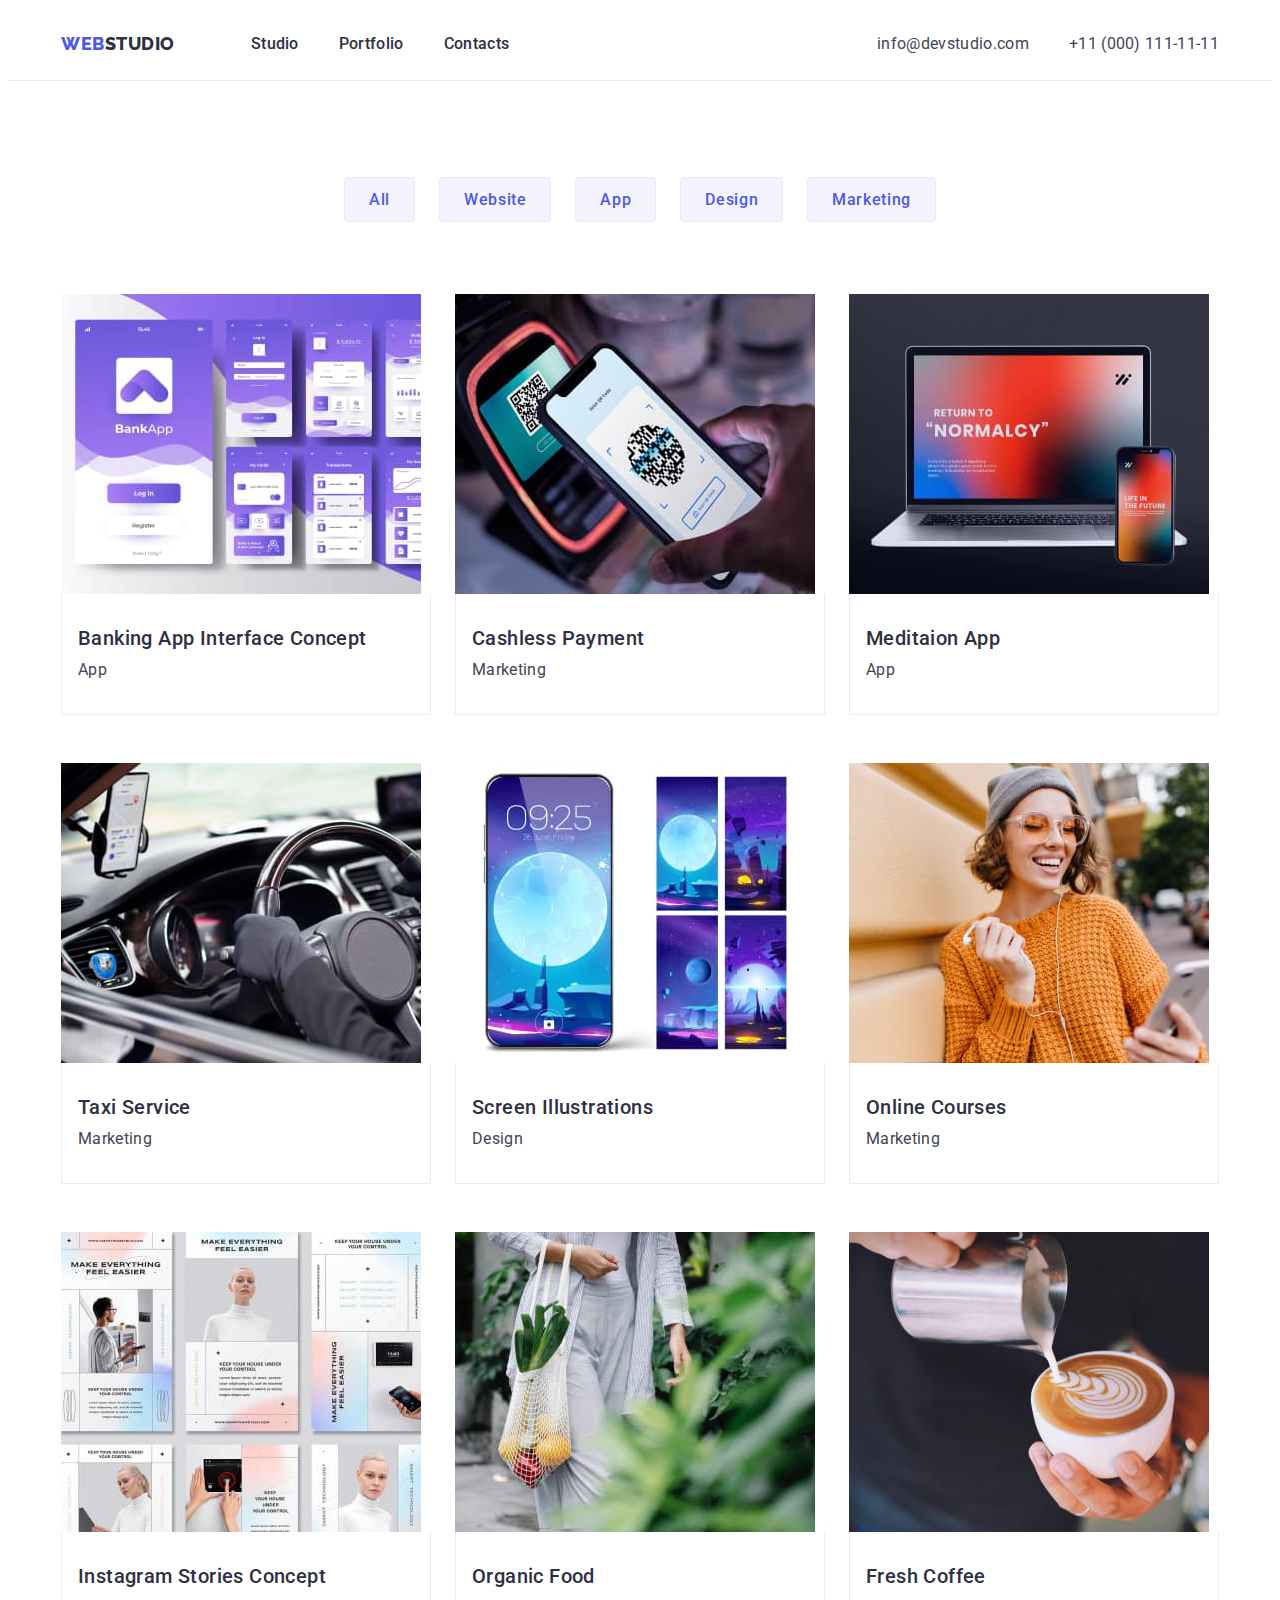
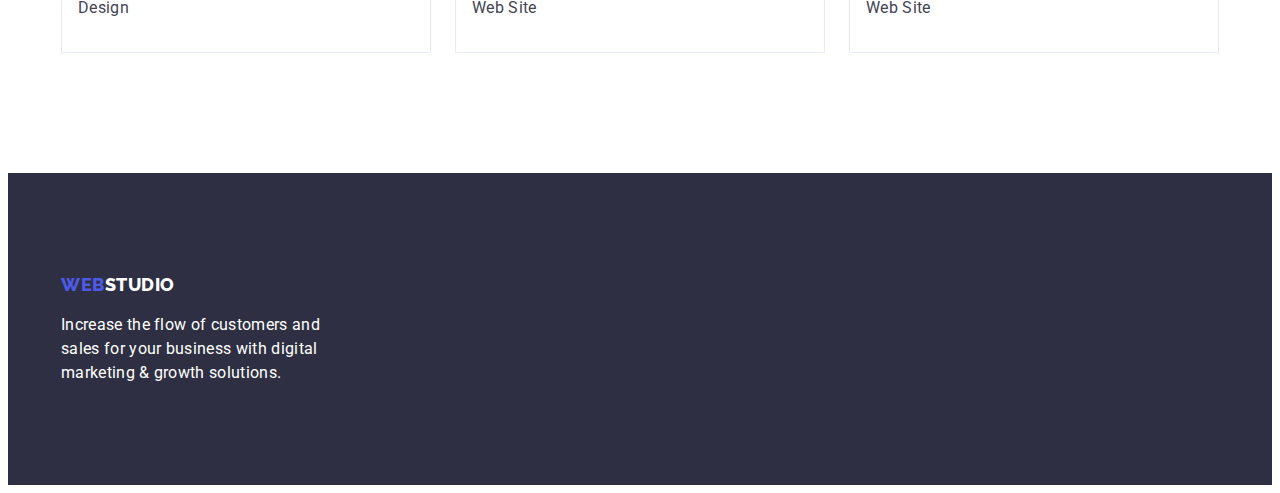
==== portfolio.html @ 50c8d835 "hw3 duplicate" ====
<!DOCTYPE html>
<html lang="en">
    <head>
        <meta charset="UTF-8" />
        <meta http-equiv="X-UA-Compatible" content="IE=edge" />
        <meta name="viewport" content="width=device-width, initial-scale=1.0" />
        <link rel="preconnect" href="https://fonts.googleapis.com" />
        <link rel="preconnect" href="https://fonts.gstatic.com" crossorigin />
        <link
            href="https://fonts.googleapis.com/css2?family=Raleway:wght@800&family=Roboto:wght@400;500;700&display=swap"
            rel="stylesheet"
        />
        <link rel="stylesheet" href="https://cdnjs.cloudflare.com/ajax/libs/modern-normalize/1.1.0/modern-normalize.min.css" integrity="sha512-wpPYUAdjBVSE4KJnH1VR1HeZfpl1ub8YT/NKx4PuQ5NmX2tKuGu6U/JRp5y+Y8XG2tV+wKQpNHVUX03MfMFn9Q==" crossorigin="anonymous" referrerpolicy="no-referrer" />
        <link rel="stylesheet" href="./css/styles.css" />
        <title>Web Studio</title>
    </head>
    <body>
        <header class="page-header">
            <div class="header-container container">
                <nav class="main-navigation">
                    <a class="logo-text" href="/index.html"><span class="logo-color">Web</span>Studio</a>
                    <ul class="main-menu list">
                        <li class="menu-item">
                            <a class="menu-link" href="./index.html">Studio</a>
                        </li>
                        <li class="menu-item">
                            <a class="menu-link" href="./portfolio.html">Portfolio</a>
                        </li>
                        <li class="menu-item"><a class="menu-link" href="">Contacts</a></li>
                    </ul>
                </nav>
                <ul class="menu-contacts list">
                    <li class="menu-contact-item">
                        <a class="menu-contact-link" href="mailto:info@devstudio.com">info@devstudio.com</a>
                    </li>
                    <li class="menu-contact-item">
                        <a class="menu-contact-link" href="tel:+110001111111">+11 (000) 111-11-11</a>
                    </li>
                </ul>
            </div>
        </header>
        <main>
            <section class="portfolio-section">
                <div class="container">
                    <h1 class="hidden-heading">Portfolio</h1>
                    <ul class="radio-btn-nav list">
                        <li class="radio-btn-item">
                            <button class="radio-btn" type="button">All</button>
                        </li>
                        <li class="radio-btn-item">
                            <button class="radio-btn" type="button">Website</button>
                        </li>
                        <li class="radio-btn-item">
                            <button class="radio-btn" type="button">App</button>
                        </li>
                        <li class="radio-btn-item">
                            <button class="radio-btn" type="button">Design</button>
                        </li>
                        <li class="radio-btn-item">
                            <button class="radio-btn" type="button">Marketing</button>
                        </li>
                    </ul>
                    <ul class="portfolio-list list">
                        <li class="portfolio-list-item">
                            <a href="#" class="link">
                                <img class="portfolio-image" 
                                    src="./images/app-concept-image.jpg" 
                                    alt="App Concept Image" 
                                    width="360">
                                <div class="list-item-border">
                                    <h3 class="portfolio-item-name">Banking App Interface Concept</h3>
                                    <p class="portfolio-item-category">App</p>
                                </div>
                            </a>
                        </li>
                        <li class="portfolio-list-item">
                            <a href="#" class="link">
                                <img src="./images/pay-by-phone.jpg" alt="Paying by Phone" width="360">
                                <div class="list-item-border">
                                    <h3 class="portfolio-item-name">Cashless Payment</h3>
                                    <p class="portfolio-item-category">Marketing</p>
                                </div>
                            </a>
                        </li>
                        <li class="portfolio-list-item">
                            <a href="#" class="link">
                                <img src="./images/app-image.jpg" alt="Example of App Interface" width="360">
                                <div class="list-item-border">
                                    <h3 class="portfolio-item-name">Meditaion App</h3>
                                    <p class="portfolio-item-category">App</p>
                                </div>
                            </a>
                        </li>
                        <li class="portfolio-list-item">
                            <a href="#" class="link">
                                <img src="./images/car-interior.jpg" alt="Car Interior" width="360">
                                <div class="list-item-border">
                                    <h3 class="portfolio-item-name">Taxi Service</h3>
                                    <p class="portfolio-item-category">Marketing</p>
                                </div>
                            </a>
                        </li>
                        <li class="portfolio-list-item">
                            <a href="#" class="link">
                                <img src="./images/phone.jpg" alt="Illustration of Phone" width="360">
                                <div class="list-item-border">
                                    <h3 class="portfolio-item-name">Screen Illustrations</h3>
                                    <p class="portfolio-item-category">Design</p>
                                </div>
                            </a>
                        </li>
                        <li class="portfolio-list-item">
                            <a href="#" class="link">
                                <img src="./images/girl-in-headphones.jpg" alt="Girl in Headphones" width="360">
                                <div class="list-item-border">
                                    <h3 class="portfolio-item-name">Online Courses</h3>
                                    <p class="portfolio-item-category">Marketing</p>
                                </div>
                            </a>
                        </li>
                        <li class="portfolio-list-item">
                            <a href="#" class="link">
                                <img src="./images/instagram-stories-examples.jpg" alt="Instagram Stories Examples" width="360">
                                <div class="list-item-border">
                                    <h3 class="portfolio-item-name">Instagram Stories Concept</h3>
                                    <p class="portfolio-item-category">Design</p>
                                </div>
                            </a>
                        </li>
                        <li class="portfolio-list-item">
                            <a href="#" class="link">
                                <img src="./images/girl-with-bag.jpg" alt="Girl with Bag" width="360">
                                <div class="list-item-border">
                                    <h3 class="portfolio-item-name">Organic Food</h3>
                                    <p class="portfolio-item-category">Web Site</p>
                                </div>
                            </a>
                        </li>
                        <li class="portfolio-list-item">
                            <a href="#" class="link">
                                <img src="./images/process-of-making-coffee.jpg" alt="Process of Making Coffee" width="360">
                                <div class="list-item-border">
                                    <h3 class="portfolio-item-name">Fresh Coffee</h3>
                                    <p class="portfolio-item-category">Web Site</p>
                                </div>
                            </a>
                        </li>
                    </ul>
                </div>
            </section>
        </main>
        <footer class="footer-section">
            <div class="container">
                <a class="logo-footer" href="#"><span class="logo-color-footer">Web</span>Studio</a>
                <p class="footer-text">
                Increase the flow of customers and sales for your business with digital
                marketing & growth solutions.
                </p>
            </div>
        </footer>
    </body>
</html>
---- css/styles.css ----
:root {
    --primary-brand-color: #4D5AE5;
    --pressed-state-color: #404BBF;
    --light-mode-backgrounds: #F4F4FD;
    --accent-color: #E7E9FC;
    --success-color: #31D0AA;
    --overlays-shadows-headings: #2E2F42;
    --body-text: #434455;
    --helper-text: #8E8F99;
    --hero-bg: #2E2F42;

}

h1,
h2,
h3,
h4,
h5,
h6,
p,
ul {
    margin-top: 0;
    margin-bottom: 0;
}

img {
    display: block;
}

body {
    font-family: 'Roboto', sans-serif;
    font-weight: 400;
    font-size: 16px;
    line-height: 1.5;
    letter-spacing: 0.02em;
    color: var(--body-text);
}

.list {
    list-style: none;
    padding: 0;
}

.link {
    text-decoration: none;
}

.container {
    width: 1158px;
    padding: 0 15px;
    margin-left: auto;
    margin-right: auto;
}

.page-header {
    border-bottom: 1px solid var(--accent-color);
}

.header-container {
    display: flex;
    justify-content: space-between;
}

.main-navigation {
    display: flex;
    align-items: center;
}

.main-menu {
    display: flex;
}


.menu-item:not(:last-child) {
    margin-right: 40px;
}


.logo-text {
    display: inline-block;
    padding: 24px 0;
    margin-right: 76px;
    font-family: 'Raleway', sans-serif;
    font-weight: 800;
    font-size: 18px;
    line-height: 1.33;
    letter-spacing: 0.03em;
    text-transform: uppercase;
    color: var(--overlays-shadows-headings);
    text-decoration: none;
}

.logo-color {
    color: var(--primary-brand-color);
}

.menu-link {
    color: var(--overlays-shadows-headings);
    font-weight: 500;
    text-decoration: none;
    display: inline-block;
    padding: 24px 0;
}

.menu-link:hover,
.menu-link:focus {
    color: var(--primary-brand-color);
}

.menu-contacts {
    display: flex;
    align-items: center;
}

.menu-contacts .menu-contact-item:last-child {
    margin-left: 40px;
}

.menu-contact-link {
    display: inline-block;
    padding: 24px 0;
    text-decoration: none;
    color: #434455;
}

.menu-contact-link:hover,
.menu-contact-link:focus {
    color: var(--primary-brand-color);
}

.hero {
    background-color: var(--hero-bg);
    padding-top: 188px;
    padding-bottom: 188px;
}


.hero-title {
    font-weight: 700;
    font-size: 56px;
    line-height: 1.07;
    text-align: center;
    color: #FFFFFF;
    margin-bottom: 48px;
    max-width: 494px;
    margin-left: auto;
    margin-right: auto;
}

.hero-button {
    font-family: 'Roboto', sans-serif;
    font-size: 16px;
    background-color: var(--primary-brand-color);
    color: #FFFFFF;
    font-weight: 500;
    text-align: center;
    letter-spacing: 0.04em;
    cursor: pointer;
    text-transform: capitalize;
    padding: 16px 32px;
    border-radius: 4px;
    border-style: none;
    display: block;
    margin: 0 auto;

}

.hero-button:hover,
.hero-button:focus {
    background-color: var(--pressed-state-color);
}

.about-section {
    padding-top: 120px;
    padding-bottom: 60px;
}

.about-list {
    display: flex;
    gap: 24px;
}

.about-list-item {
    width: calc((100% - 72px) / 4);
}

/*
.about-list .about-list-item:not(:last-child) {
    margin-right: 24px;
}
*/

.do-section-list {
    display: flex;
    gap: 24px;
}

.do-section-item {
    flex-basis: calc((100% - 48px) / 3);
}

.we-do-section {
    padding-top: 60px;
    padding-bottom: 120px;
}

.team-section-heading,
.do-section-heading {
    font-weight: 700;
    font-size: 36px;
    line-height: 1.11;
    text-align: center;
    text-transform: capitalize;
    margin-bottom: 72px;
}

.about-list-heading,
.team-member-name {
    font-weight: 500;
    font-size: 20px;
    line-height: 1.2;
    margin-bottom: 8px;
}

.team-member-name {
    margin-top: 32px;
}

.member-job-title {
    margin-bottom: 32px;
}

.team-list {
    display: flex;
    justify-content: space-between;
}

.our-team-section {
    background-color: var(--light-mode-backgrounds);
    padding: 120px 0;
}

.team-member-card {
    text-align: center;
    background-color: #FFFFFF;
    border-radius: 0 0 4px 4px;
}

.footer-section {
    background-color: var(--hero-bg);
    padding-top: 100px;
    padding-bottom: 100px;
}

.footer-text {
    color: #FFFFFF;
    width: 264px;
}

.logo-footer {
    display: inline-block;
    font-family: 'Raleway', sans-serif;
    font-weight: 800;
    font-size: 18px;
    line-height: 1.33;
    letter-spacing: 0.03em;
    text-transform: uppercase;
    color: #FFFFFF;
    text-decoration: none;
    margin-bottom: 16px;
}

.logo-color-footer {
    color: var(--primary-brand-color);
}

.portfolio-section {
    padding-top: 96px;
    padding-bottom: 120px;
}

.hidden-heading {
    display: none;
}

.radio-btn-nav {
    display: flex;
    justify-content: center;
}

.radio-btn {
    padding: 12px 24px;
    border: 1px solid var(--accent-color);
    border-radius: 4px;

    font-family: 'Roboto', sans-serif;
    font-weight: 500;
    letter-spacing: 0.04em;
    font-size: 16px;
    color: var(--primary-brand-color);
    background-color: var(--light-mode-backgrounds);
    cursor: pointer;
}

.radio-btn-item:not(:last-child) {
    margin-right: 24px;
}

.radio-btn:hover,
.radio-btn:focus {
    color: #FFFFFF;
    background-color: var(--pressed-state-color);
}

.portfolio-item-name {
    margin-bottom: 8px;
    font-weight: 500;
    font-size: 20px;
    line-height: 1.2;
    color: var(--overlays-shadows-headings);
    letter-spacing: 0.02em;
}

.portfolio-item-category {
    color: var(--body-text);
    letter-spacing: 0.02em;
}

.portfolio-list {
    display: flex;
    flex-wrap: wrap;
    margin-top: 72px;
    column-gap: 24px;
    row-gap: 48px;
}

.portfolio-list-item {
    flex-basis: calc((100% - 48px)/3);
}

.list-item-border {
    border: 1px;
    border-top: 0;
    border-color: var(--accent-color);
    border-style: solid;
    padding: 32px 16px;
}
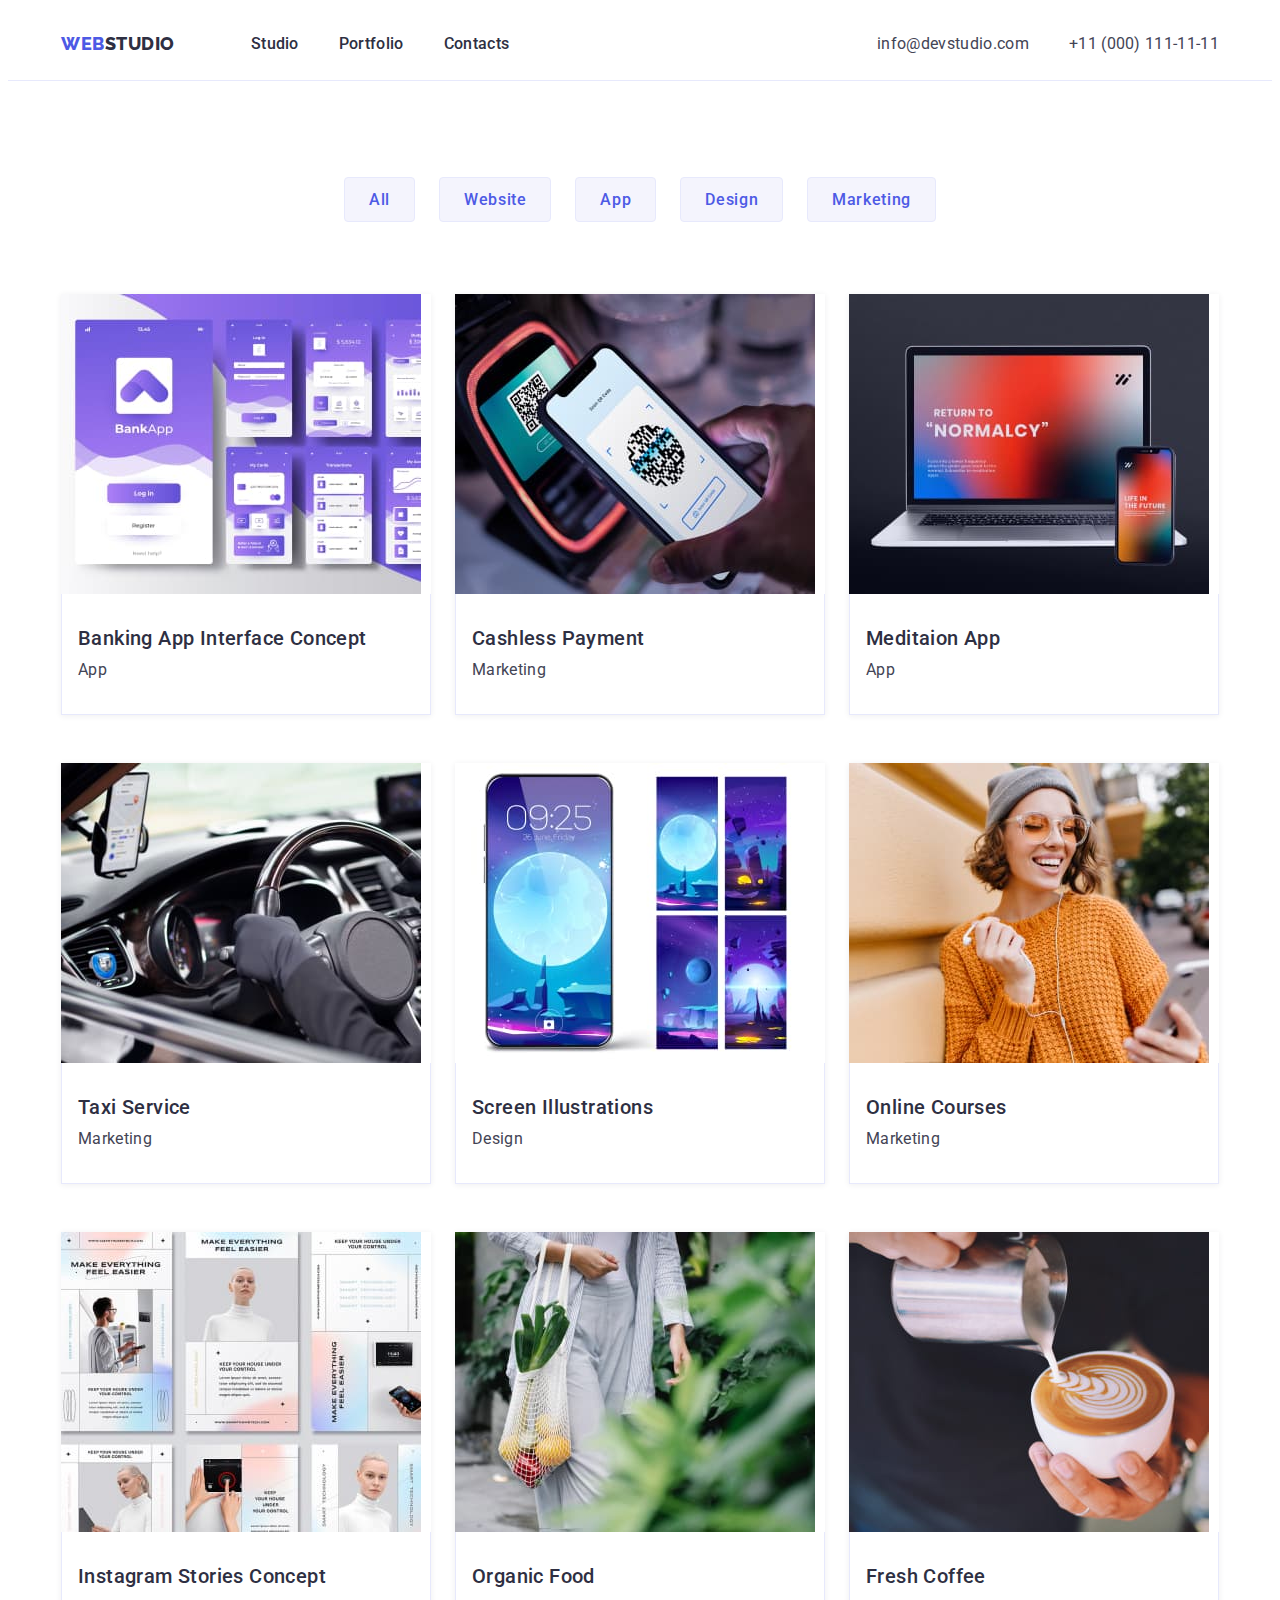
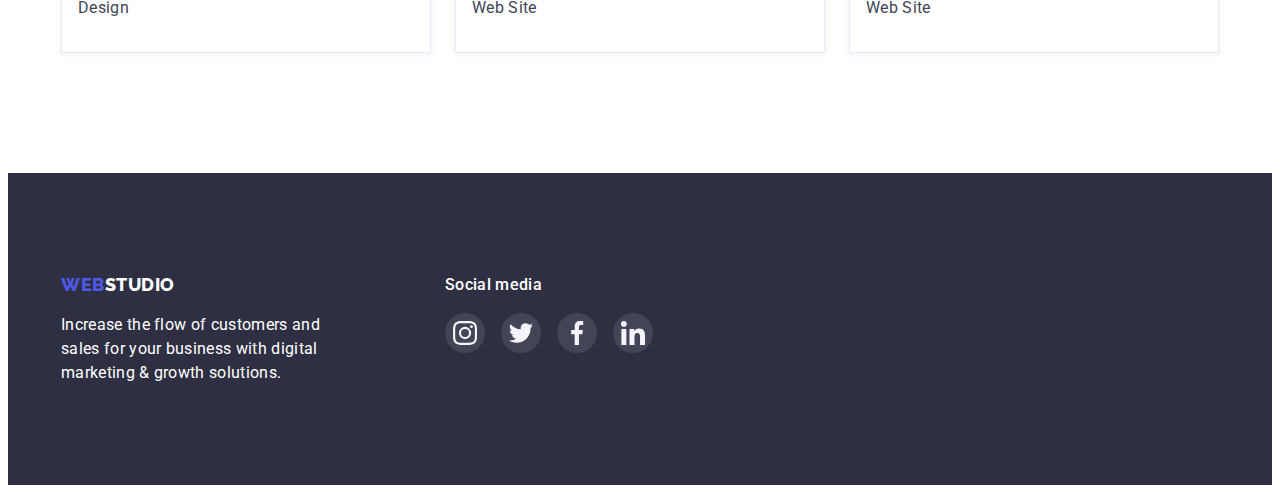
==== commit a958a2de: "hw4" ====
--- a/portfolio.html
+++ b/portfolio.html
@@ -150,12 +150,46 @@
             </section>
         </main>
         <footer class="footer-section">
-            <div class="container">
-                <a class="logo-footer" href="#"><span class="logo-color-footer">Web</span>Studio</a>
-                <p class="footer-text">
-                Increase the flow of customers and sales for your business with digital
-                marketing & growth solutions.
-                </p>
+            <div class="footer-wrap container">
+                <div>
+                    <a class="logo-footer" href="#"><span class="logo-color-footer">Web</span>Studio</a>
+                    <p class="footer-text">
+                        Increase the flow of customers and sales for your business with digital marketing & growth solutions.
+                    </p>
+                </div>
+                <div>
+                    <p class="footer-social-heading">Social media</p>
+                    <ul class="footer-social-list list">
+                        <li class="footer-social-item">
+                            <a href="" class="footer-social-link">
+                                <svg class="footer-soc-icon">
+                                    <use href="./images/icons.svg#icon-instagram"></use>
+                                </svg>
+                            </a>
+                        </li>
+                        <li class="footer-social-item">
+                            <a href="" class="footer-social-link">
+                            <svg class="footer-soc-icon">
+                                <use href="./images/icons.svg#icon-twitter"></use>
+                            </svg>
+                            </a>
+                        </li>
+                        <li class="footer-social-item">
+                            <a href="" class="footer-social-link">
+                            <svg class="footer-soc-icon">
+                                <use href="./images/icons.svg#icon-facebook"></use>
+                            </svg>
+                            </a>
+                        </li>
+                        <li class="footer-social-item">
+                            <a href="" class="footer-social-link">
+                            <svg class="footer-soc-icon">
+                                <use href="./images/icons.svg#icon-linkedin"></use>
+                            </svg>
+                            </a>
+                        </li>
+                    </ul>
+                </div>
             </div>
         </footer>
     </body>
--- a/css/styles.css
+++ b/css/styles.css
@@ -130,6 +130,8 @@
 
 .hero {
     background-color: var(--hero-bg);
+    background-image: linear-gradient(rgba(46, 47, 66, 0.7), rgba(46, 47, 66, 0.7)), url(../images/hero-bg.jpg);
+    max-width: 1440px;
     padding-top: 188px;
     padding-bottom: 188px;
 }
@@ -168,6 +170,7 @@
 .hero-button:hover,
 .hero-button:focus {
     background-color: var(--pressed-state-color);
+    box-shadow: 0px 4px 4px rgba(0, 0, 0, 0.15);
 }
 
 .about-section {
@@ -184,6 +187,21 @@
     width: calc((100% - 72px) / 4);
 }
 
+.about-icon-wrap {
+    background-color: var(--light-mode-backgrounds);
+    padding-top: 24px;
+    padding-bottom: 24px;
+    margin-bottom: 8px;
+    display: flex;
+    justify-content: center;
+    align-items: center;
+}
+
+.about-icon-item {
+    max-width: 64px;
+    max-height: 64px;
+}
+
 /*
 .about-list .about-list-item:not(:last-child) {
     margin-right: 24px;
@@ -204,8 +222,7 @@
     padding-bottom: 120px;
 }
 
-.team-section-heading,
-.do-section-heading {
+.section-heading {
     font-weight: 700;
     font-size: 36px;
     line-height: 1.11;
@@ -227,7 +244,7 @@
 }
 
 .member-job-title {
-    margin-bottom: 32px;
+    margin-bottom: 8px;
 }
 
 .team-list {
@@ -244,12 +261,94 @@
     text-align: center;
     background-color: #FFFFFF;
     border-radius: 0 0 4px 4px;
-}
+    padding-bottom: 32px;
+    box-shadow: 0px 1px 6px rgba(46, 47, 66, 0.08), 0px 1px 1px rgba(46, 47, 66, 0.16), 0px 2px 1px rgba(46, 47, 66, 0.08);
+}
+
+.team-soc-list {
+    display: flex;
+    justify-content: center;
+    gap: 24px;
+}
+
+.team-soc-item {
+    width: 40px;
+    height: 40px;
+    background-color: var(--primary-brand-color);
+    border-radius: 50%;
+}
+
+.team-soc-item:hover,
+.team-soc-item:focus {
+    background-color: var(--pressed-state-color)
+}
+
+.team-soc-link {
+    width: 100%;
+    height: 100%;
+    display: flex;
+    justify-content: center;
+    align-items: center;
+}
+
+.team-social-icon {
+    width: 16px;
+    height: 16px;
+}
+
+.our-customers-section {
+    padding-top: 130px;
+    padding-bottom: 120px;
+}
+
+.customers-list {
+    display: flex;
+    gap: 24px;
+}
+
+.customer-card {
+    border-width: 1px;
+    border-style: solid;
+    border-color: var(--helper-text);
+    border-radius: 4px;
+    width: calc((100% - 120px) / 6);
+    height: 88px;
+}
+
+.customer-card:hover,
+.customer-card:focus {
+    border-color: var(--pressed-state-color);
+}
+
+.customer-link {
+    width: 100%;
+    height: 100%;
+    display: flex;
+    justify-content: center;
+    align-items: center;
+}
+
+.customer-logo {
+    width: 104px;
+    height: 56px;
+    fill: var(--helper-text);
+}
+
+.customer-card:hover .customer-logo,
+.customer-card:focus .customer-logo {
+    fill: var(--pressed-state-color);
+}
+
 
 .footer-section {
     background-color: var(--hero-bg);
     padding-top: 100px;
     padding-bottom: 100px;
+}
+
+.footer-wrap {
+    display: flex;
+    gap: 120px;
 }
 
 .footer-text {
@@ -274,6 +373,42 @@
     color: var(--primary-brand-color);
 }
 
+.footer-social-heading {
+    font-weight: 500;
+    color: #FFFFFF;
+    margin-bottom: 16px;
+}
+
+.footer-social-list {
+    display: flex;
+    gap: 16px;
+}
+
+.footer-social-item {
+    width: 40px;
+    height: 40px;
+    background-color: rgba(255, 255, 255, 0.1);
+    border-radius: 50%;
+}
+
+.footer-social-item:hover,
+.footer-social-item:focus {
+    background-color: #31D0AA;
+}
+
+.footer-social-link {
+    width: 100%;
+    height: 100%;
+    display: flex;
+    justify-content: center;
+    align-items: center;
+}
+
+.footer-soc-icon {
+    width: 24px;
+    height: 24px;
+}
+
 .portfolio-section {
     padding-top: 96px;
     padding-bottom: 120px;
@@ -309,7 +444,9 @@
 .radio-btn:hover,
 .radio-btn:focus {
     color: #FFFFFF;
+    border-color: var(--pressed-state-color);
     background-color: var(--pressed-state-color);
+    box-shadow: 0px 3px 1px rgba(0, 0, 0, 0.1), 0px 2px 1px rgba(0, 0, 0, 0.08), 0px 2px 2px rgba(0, 0, 0, 0.12);
 }
 
 .portfolio-item-name {
@@ -336,6 +473,12 @@
 
 .portfolio-list-item {
     flex-basis: calc((100% - 48px)/3);
+    box-shadow: 0px 1px 6px rgba(46, 47, 66, 0.08);
+}
+
+.portfolio-list-item:hover,
+.portfolio-list-item:focus {
+    box-shadow: 0px 1px 6px rgba(46, 47, 66, 0.08), 0px 1px 1px rgba(46, 47, 66, 0.16), 0px 2px 1px rgba(46, 47, 66, 0.08);
 }
 
 .list-item-border {
